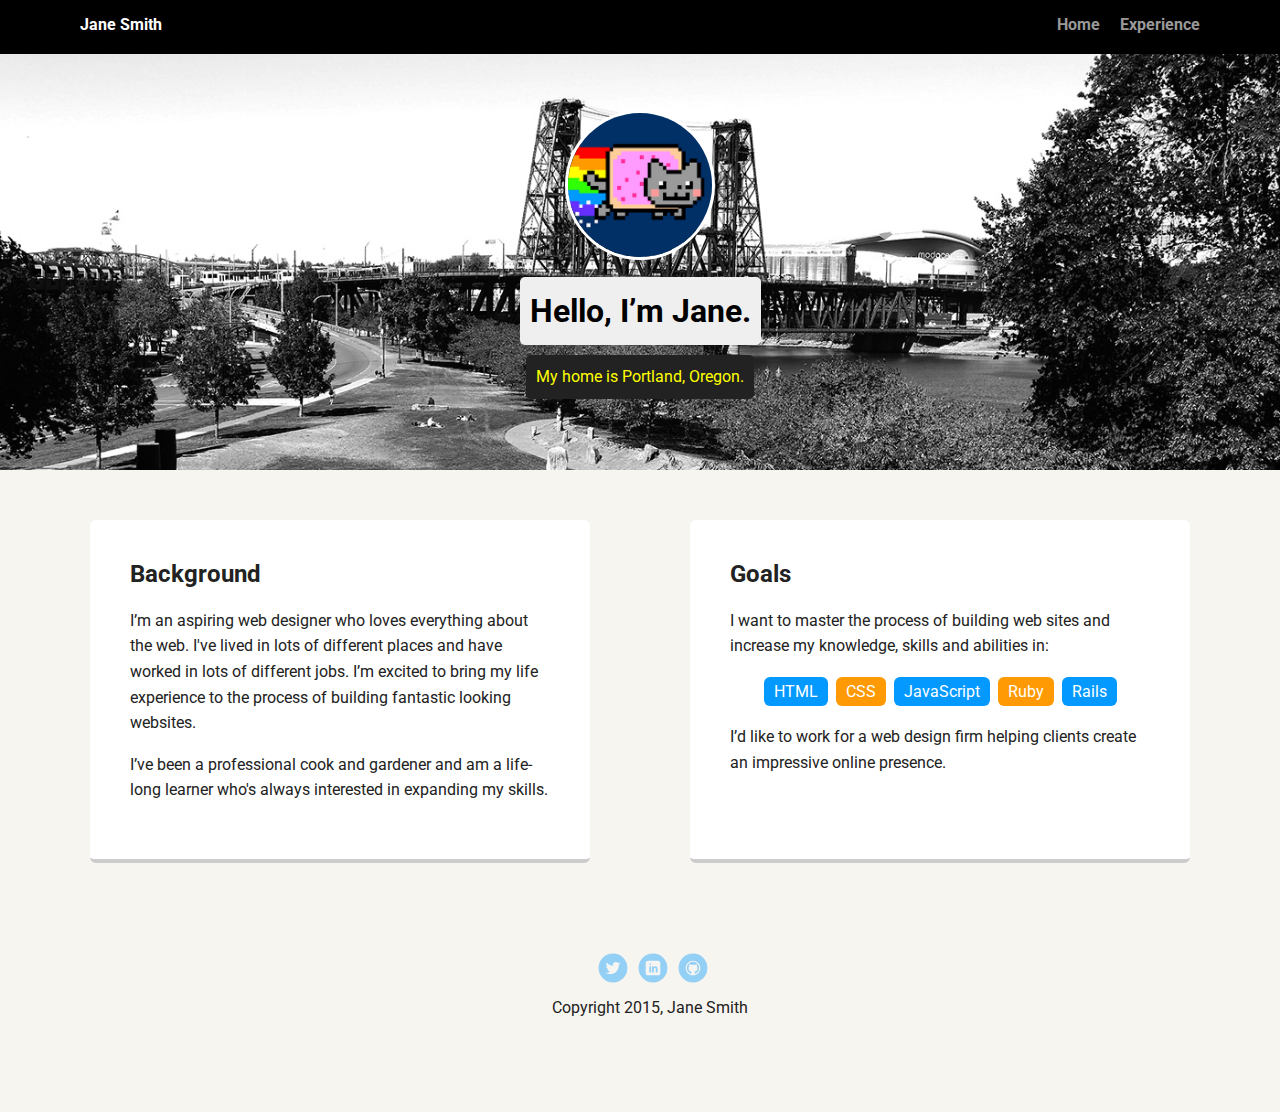
==== index.html @ 41b3ea0b "Added project starter files" ====
<!doctype html>
<html lang="en">
<head>
  <meta charset="utf-8">
  <title>Jane Smith's Profile</title>
  <meta name="viewport" content="width=device-width, initial-scale=1.0">
  <link rel="stylesheet" href="styles.css">
  <link href="https://fonts.googleapis.com/css?family=Muli%7CRoboto:400,300,500,700,900" rel="stylesheet"></head>
  <body>

    <div class="main-nav">
        <ul class="nav">
          <li class="name">Jane Smith</li>
          <li><a href="#">Home</a></li>
          <li><a href="#">Experience</a></li>
        </ul>
    </div>

    <header>
      <img src="images/me.png" alt="Drawing of Jane Smith" class="profile-image">
      <h1 class="tag name">Hello, I’m Jane.</h1>
      <p class="tag location">My home is Portland, Oregon.</p>
    </header>

    <main class="flex">
      <div class="card">
        <h2>Background</h2>
        <p>I’m an aspiring web designer who loves everything about the web. I've lived in lots of different places and have worked in lots of different jobs. I’m excited to bring my life experience to the process of building fantastic looking websites.</p>
        <p>I’ve been a professional cook and gardener and am a life-long learner who's always interested in expanding my skills.</p>
      </div> 

      <div class="card">
        <h2>Goals</h2>
        <p>I want to master the process of building web sites and increase my knowledge, skills and abilities in:</p>
        <ul class="skills">
          <li>HTML</li>
          <li>CSS</li>
          <li>JavaScript</li>
          <li>Ruby</li>
          <li>Rails</li>
        </ul>
        <p>I’d like to work for a web design firm helping clients create an impressive online presence.</p>
      </div> 

    </main>
    <footer>
      <ul>
        <li><a href="#" class="social twitter">Twitter</a></li>
        <li><a href="#" class="social linkedin">LinkedIn</a></li>
        <li><a href="#" class="social github">Github</a></li>
      </ul>
      <p class="copyright">Copyright 2015, Jane Smith</p>
    </footer>
  </body>
  </html>
---- styles.css ----
/* Global Layout Set-up */
* { 
  box-sizing: border-box;
}
  
body {
  margin: 0;
  padding: 0;
  text-align: center;
  font-family: 'Roboto', sans-serif;
  color: #222;
  background: #f7f5f0;
}
/* Link Styles */

a {
  text-decoration: none;
  color: #999;
}
a:hover {
  color: #6633ff;
}

/* Section Styles */

.main-nav {
  width: 100%;
  background: black;
  min-height: 30px;
  padding: 10px;
  position: fixed;
  text-align: center;
}
.nav {
  display: flex;
  justify-content: space-around;
  font-weight: 700;
  list-style-type: none;
  margin: 0 auto;
  padding: 0;
}

.nav .name {
    display: block;
    margin-right: auto;
    color: white;
}
.nav li {
  padding: 5px 10px 10px 10px;
}
.nav a {
  transition: all .5s;
}
.nav a:hover {
  color: white
}

header {
  text-align: center;
  background: url('images/portland.jpg') no-repeat top center ;
  background-size: cover;
  overflow: hidden;
  padding-top: 60px;
}
header {
  line-height: 1.5;
}
header .profile-image {
  margin-top: 50px;
  width: 150px;
  height: 150px;
  border-radius: 50%;
  border: 3px solid white;
  transition: all .5s;
}
header .profile-image:hover {
  transform: scale(1.2) rotate(5deg);
}
.tag {
  background-color: #efefef;
  color: black;
  padding: 10px;
  border-radius: 5px;
  display: table;
  margin: 10px auto;
} 
.location {
  background-color: #222;
  color: yellow;
}
.card {
  margin: 30px;
  padding: 20px 40px 40px;
  max-width: 500px;
  text-align: left;
  background: #fff;
  border-bottom: 4px solid #ccc;
  border-radius: 6px;
  transition: all .5s;
}
.card:hover {
  border-color: #ff99ff;
}

ul.skills {
  padding: 0;
  text-align: center;
}

.skills li {
  border-radius: 6px;
  display: inline-block;
  background: #ff9904;
  color: white;
  padding: 5px 10px;
  margin: 2px;
}

.skills li:nth-child(odd) {
  background: #0399ff;
}

footer {
  width: 100%;
  min-height: 30px;
  padding: 20px 0 40px 20px;
}

footer .copyright {
  top: -8px;
  font-size: .75em;
}

footer ul {
  list-style-type: none;
  margin: 0;
  padding: 0;
}

footer ul li {
  display: inline-block;
}

a.social {
  display: inline-block;
  text-indent: -9999px;
  margin-left: 5px;
  width: 30px;
  height: 30px;
  background-size: 30px 30px;
  opacity: .4;
  transition: all .5s;
}
a.twitter {
  background-image: url(images/twitter.svg);
}
a.linkedin {
  background-image: url(images/linkedin.svg);
}
a.github {
  background-image: url(images/github.svg);
}
a.social:hover {
  opacity: 1;
}
.clearfix {
  clear: both;
}

/* Styles for larger screens */
@media screen and (min-width: 720px) {
  
  .flex {
      display: -ms-flexbox;      /* TWEENER - IE 10 */
      display: flex; 
      max-width: 1200px;
      -ms-flex-pack: distribute;
      justify-content: space-around;
      margin: 0 auto;
  }

  header {
    min-height: 470px;
  }

  .nav {
    max-width: 1200px;
    padding: 0 30px;
  }


  main {
    padding-top: 20px;
  }

  main p {
    line-height: 1.6em;
  }

  footer {
    font-size: 1.3em;
    max-width: 1200px;
    margin: 40px auto;
  }

}
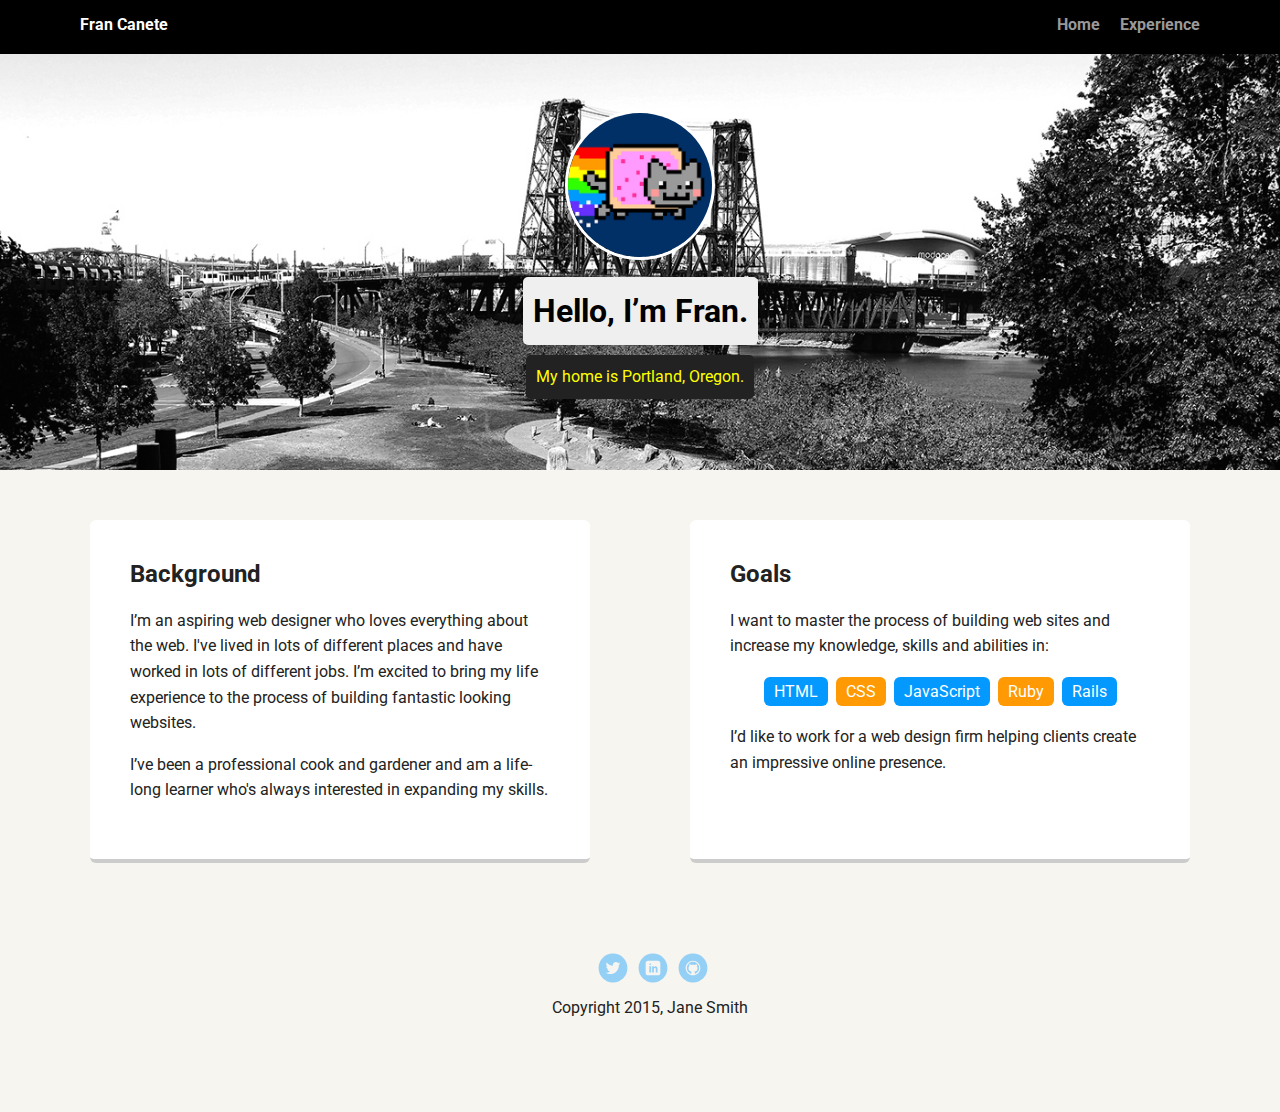
==== commit 0250f656: "Changed name to start project" ====
--- a/index.html
+++ b/index.html
@@ -2,7 +2,7 @@
 <html lang="en">
 <head>
   <meta charset="utf-8">
-  <title>Jane Smith's Profile</title>
+  <title>Fran Canete's Profile</title>
   <meta name="viewport" content="width=device-width, initial-scale=1.0">
   <link rel="stylesheet" href="styles.css">
   <link href="https://fonts.googleapis.com/css?family=Muli%7CRoboto:400,300,500,700,900" rel="stylesheet"></head>
@@ -10,7 +10,7 @@
 
     <div class="main-nav">
         <ul class="nav">
-          <li class="name">Jane Smith</li>
+          <li class="name">Fran Canete</li>
           <li><a href="#">Home</a></li>
           <li><a href="#">Experience</a></li>
         </ul>
@@ -18,7 +18,7 @@
 
     <header>
       <img src="images/me.png" alt="Drawing of Jane Smith" class="profile-image">
-      <h1 class="tag name">Hello, I’m Jane.</h1>
+      <h1 class="tag name">Hello, I’m Fran.</h1>
       <p class="tag location">My home is Portland, Oregon.</p>
     </header>
 
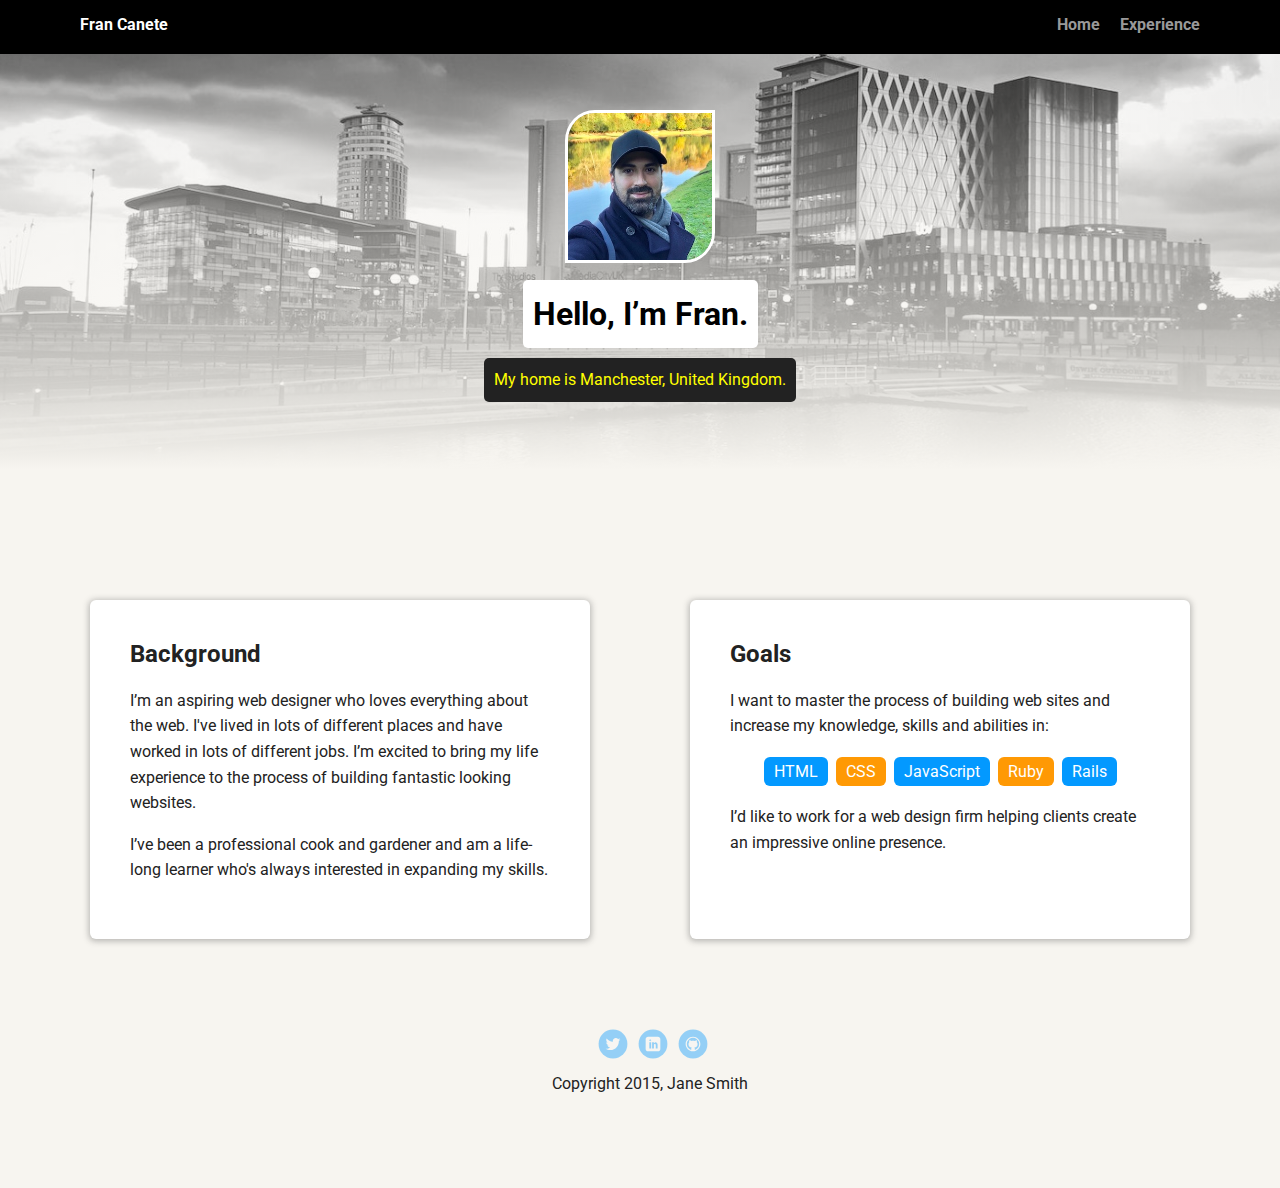
==== commit 4c46d8b9: "changing card style" ====
--- a/index.html
+++ b/index.html
@@ -17,9 +17,9 @@
     </div>
 
     <header>
-      <img src="images/me.png" alt="Drawing of Jane Smith" class="profile-image">
+      <img src="images/francanete.jpg" alt="Drawing of Jane Smith" class="profile-image">
       <h1 class="tag name">Hello, I’m Fran.</h1>
-      <p class="tag location">My home is Portland, Oregon.</p>
+      <p class="tag location">My home is Manchester, United Kingdom.</p>
     </header>
 
     <main class="flex">
--- a/styles.css
+++ b/styles.css
@@ -57,10 +57,12 @@
 
 header {
   text-align: center;
-  background: url('images/portland.jpg') no-repeat top center ;
+  background: linear-gradient(to bottom, #f5f6fc00, #f7f5f0), 
+  url('images/manchester.jpeg') no-repeat top center ;
   background-size: cover;
   overflow: hidden;
   padding-top: 60px;
+  margin-bottom: 5rem;
 }
 header {
   line-height: 1.5;
@@ -68,8 +70,8 @@
 header .profile-image {
   margin-top: 50px;
   width: 150px;
-  height: 150px;
-  border-radius: 50%;
+  /* height: 300px; */
+  border-radius: 20% 0 20%;
   border: 3px solid white;
   transition: all .5s;
 }
@@ -77,7 +79,8 @@
   transform: scale(1.2) rotate(5deg);
 }
 .tag {
-  background-color: #efefef;
+  /* background-color: radial-gradient( #efefef93, white); */
+  background: white;
   color: black;
   padding: 10px;
   border-radius: 5px;
@@ -94,12 +97,13 @@
   max-width: 500px;
   text-align: left;
   background: #fff;
-  border-bottom: 4px solid #ccc;
+  /* border-bottom: 4px solid #ccc; */
   border-radius: 6px;
+  box-shadow: 0px 1px 6px 0.3px rgba(49, 49, 49, 0.342);
   transition: all .5s;
 }
 .card:hover {
-  border-color: #ff99ff;
+  box-shadow: 0px 1px 10px 0.6px rgba(49, 49, 49, 0.479);
 }
 
 ul.skills {
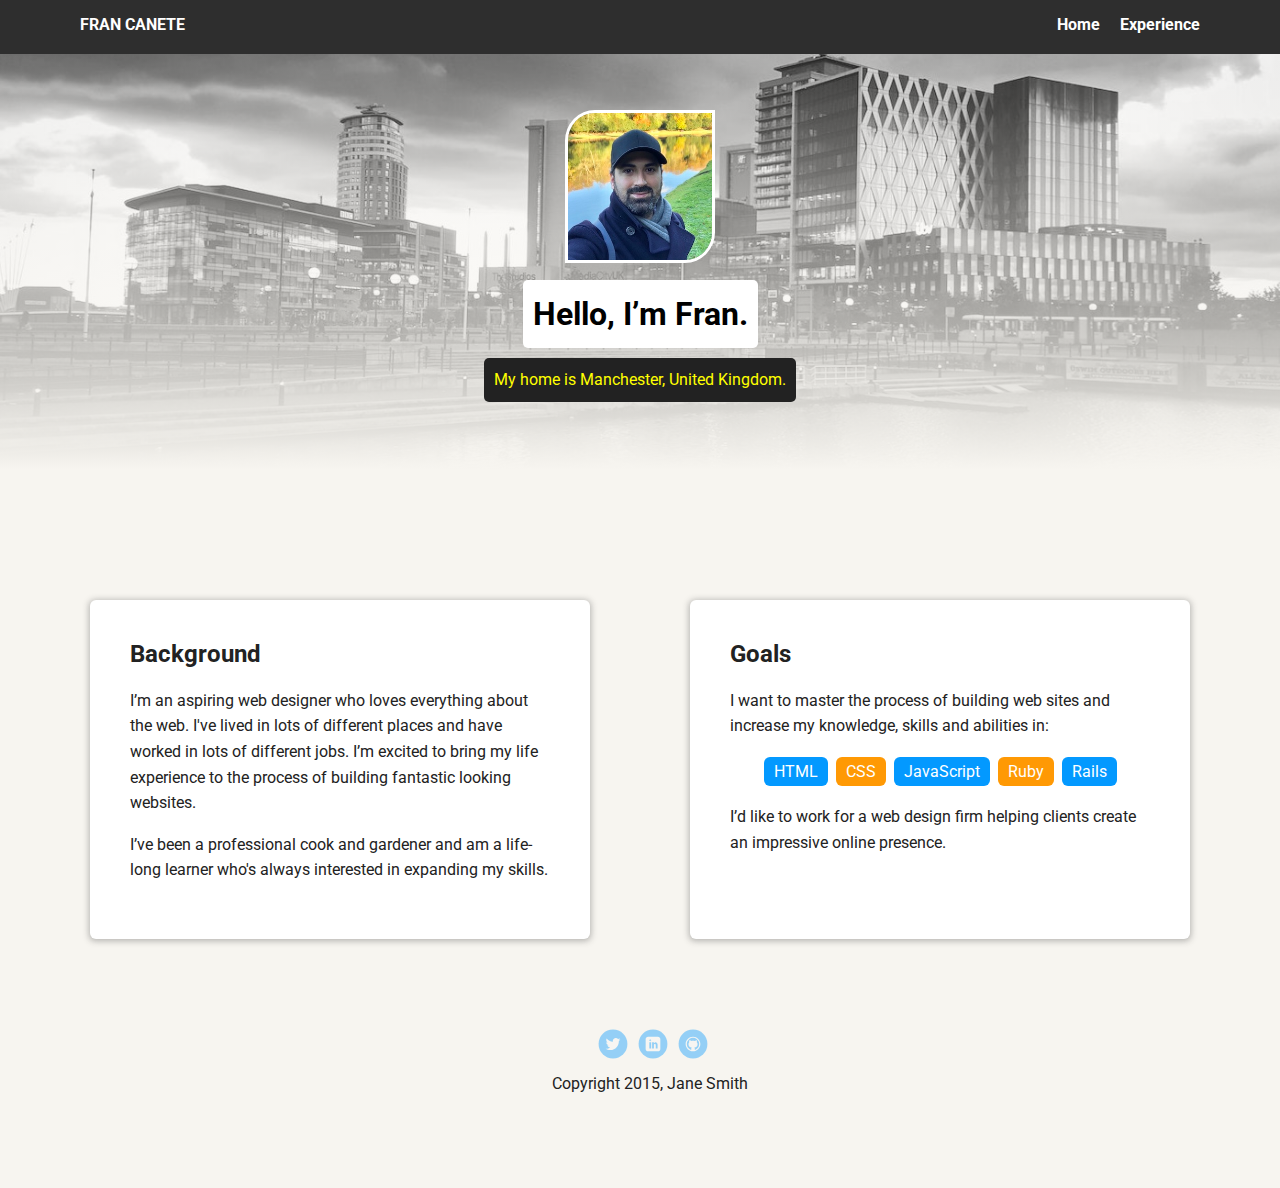
==== commit 5e171fd2: "Style nav bar" ====
--- a/index.html
+++ b/index.html
@@ -10,7 +10,7 @@
 
     <div class="main-nav">
         <ul class="nav">
-          <li class="name">Fran Canete</li>
+          <li class="name">Fran Canete</span></li>
           <li><a href="#">Home</a></li>
           <li><a href="#">Experience</a></li>
         </ul>
--- a/styles.css
+++ b/styles.css
@@ -15,7 +15,7 @@
 
 a {
   text-decoration: none;
-  color: #999;
+  color: rgb(255, 255, 255);
 }
 a:hover {
   color: #6633ff;
@@ -25,7 +25,7 @@
 
 .main-nav {
   width: 100%;
-  background: black;
+  background: rgb(46, 46, 46);
   min-height: 30px;
   padding: 10px;
   position: fixed;
@@ -42,9 +42,11 @@
 
 .nav .name {
     display: block;
+    text-transform: uppercase;
     margin-right: auto;
     color: white;
 }
+ 
 .nav li {
   padding: 5px 10px 10px 10px;
 }
@@ -79,7 +81,7 @@
   transform: scale(1.2) rotate(5deg);
 }
 .tag {
-  /* background-color: radial-gradient( #efefef93, white); */
+  /* background-color: radial-gradient( #efefef93, rgba(255, 255, 255, 0)); */
   background: white;
   color: black;
   padding: 10px;
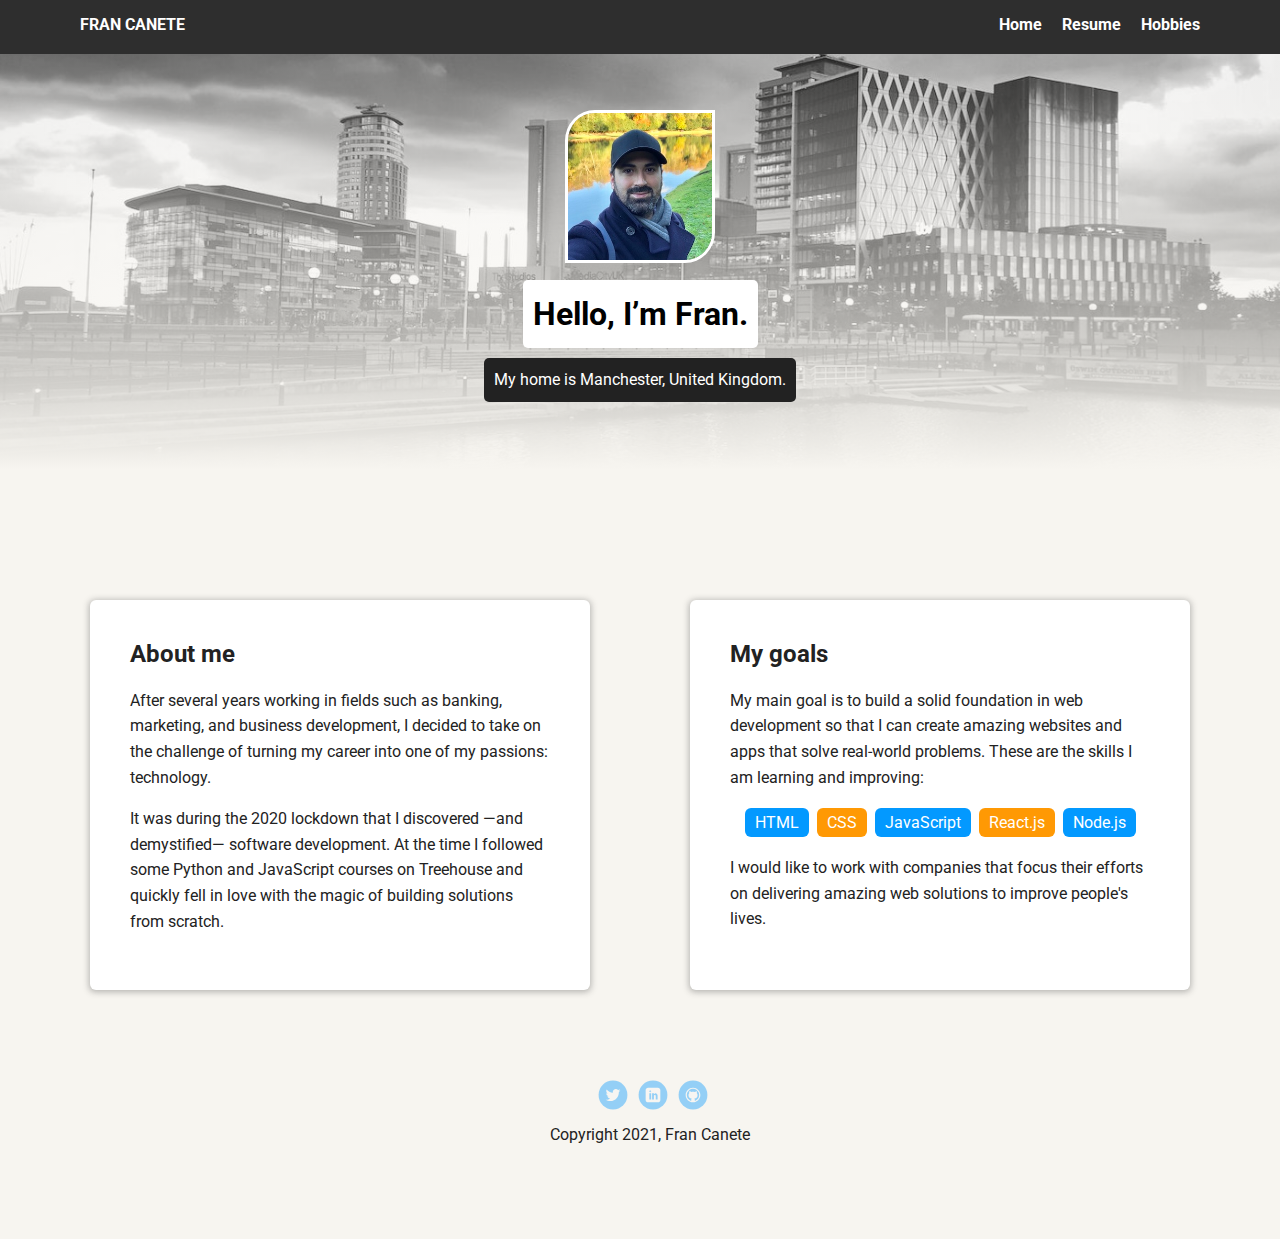
==== commit 1cff9c59: "Added images to the Hobbies section" ====
--- a/index.html
+++ b/index.html
@@ -11,45 +11,47 @@
     <div class="main-nav">
         <ul class="nav">
           <li class="name">Fran Canete</span></li>
-          <li><a href="#">Home</a></li>
-          <li><a href="#">Experience</a></li>
+          <li><a href="index.html">Home</a></li>
+          <li><a href="resume.html">Resume</a></li>
+          <li><a href="hobbies.html">Hobbies</a></li>
         </ul>
     </div>
 
     <header>
-      <img src="images/francanete.jpg" alt="Drawing of Jane Smith" class="profile-image">
+      <img src="images/francanete.jpg" alt="Image of Fran Canete" class="profile-image">
       <h1 class="tag name">Hello, I’m Fran.</h1>
       <p class="tag location">My home is Manchester, United Kingdom.</p>
     </header>
 
     <main class="flex">
       <div class="card">
-        <h2>Background</h2>
-        <p>I’m an aspiring web designer who loves everything about the web. I've lived in lots of different places and have worked in lots of different jobs. I’m excited to bring my life experience to the process of building fantastic looking websites.</p>
-        <p>I’ve been a professional cook and gardener and am a life-long learner who's always interested in expanding my skills.</p>
+        <h2>About me</h2>
+        <p>After several years working in fields such as banking, marketing, and business development, I decided to take on the challenge of turning my career into one of my passions: technology.</p>
+        <p>It was during the 2020 lockdown that I discovered —and demystified— software development. At the time I followed some Python and JavaScript courses on Treehouse and quickly fell in love with the magic of building solutions from scratch.</p>
       </div> 
 
       <div class="card">
-        <h2>Goals</h2>
-        <p>I want to master the process of building web sites and increase my knowledge, skills and abilities in:</p>
+        <h2>My goals</h2>
+        <p>My main goal is to build a solid foundation in web development so that I can create amazing websites and apps that solve real-world problems. These are the skills I am learning and improving:</p>
         <ul class="skills">
           <li>HTML</li>
           <li>CSS</li>
           <li>JavaScript</li>
-          <li>Ruby</li>
-          <li>Rails</li>
+          <li>React.js</li>
+          <li>Node.js</li>
         </ul>
-        <p>I’d like to work for a web design firm helping clients create an impressive online presence.</p>
+        <p>I would like to work with companies that focus their efforts on delivering amazing web solutions to improve people's lives.</p>
       </div> 
+
 
     </main>
     <footer>
       <ul>
-        <li><a href="#" class="social twitter">Twitter</a></li>
-        <li><a href="#" class="social linkedin">LinkedIn</a></li>
-        <li><a href="#" class="social github">Github</a></li>
+        <li><a href="https://twitter.com/francanetecom" target="_blank" class="social twitter">Twitter</a></li>
+        <li><a href="https://www.linkedin.com/in/francanete" target="_blank" class="social linkedin">LinkedIn</a></li>
+        <li><a href="https://github.com/francanete/" target="_blank" class="social github">Github</a></li>
       </ul>
-      <p class="copyright">Copyright 2015, Jane Smith</p>
+      <p class="copyright">Copyright 2021, Fran Canete</p>
     </footer>
   </body>
   </html>
--- a/styles.css
+++ b/styles.css
@@ -66,6 +66,25 @@
   padding-top: 60px;
   margin-bottom: 5rem;
 }
+
+.header-resume {
+  display: flex;
+  flex-direction:column;
+  justify-content: center;
+  background: linear-gradient(to bottom, #f5f6fc00, #f7f5f0), 
+  url('images/resume-background.jpg') no-repeat top center ;
+  background-size: cover;
+}
+
+.header-hobbies {
+  display: flex;
+  flex-direction:column;
+  justify-content: center;
+  background: linear-gradient(to bottom, #f5f6fc00, #f7f5f0), 
+  url('images/hobbies-background.jpg') no-repeat top center ;
+  background-size: cover;
+}
+
 header {
   line-height: 1.5;
 }
@@ -88,10 +107,11 @@
   border-radius: 5px;
   display: table;
   margin: 10px auto;
-} 
+}
+
 .location {
   background-color: #222;
-  color: yellow;
+  color: rgb(255, 255, 255);
 }
 .card {
   margin: 30px;
@@ -99,13 +119,63 @@
   max-width: 500px;
   text-align: left;
   background: #fff;
-  /* border-bottom: 4px solid #ccc; */
   border-radius: 6px;
   box-shadow: 0px 1px 6px 0.3px rgba(49, 49, 49, 0.342);
   transition: all .5s;
 }
+
+
+.card-resume {
+  margin-bottom: 30px;
+  padding: 20px 40px 40px;
+  max-width: 80%;
+  margin-left: 10%;
+  text-align: left;
+  background: #fff;
+  border-radius: 6px;
+  box-shadow: 0px 1px 6px 0.3px rgba(49, 49, 49, 0.342);
+  transition: all .5s;
+}
+
+.resume-org {
+  border-radius: 6px;
+  font-size: 0.75rem;
+  display: inline-block;
+  background: rgba(83, 83, 83, .5);
+  color: white;
+  padding: 5px 10px;
+  margin: 2px;
+  align-items: left;
+}
+
+.card-resume h2 {
+  text-align: center;
+  margin-bottom: 2rem;
+}
+
+.card-resume h3 {
+  margin-top: 3rem;
+}
+
+.card-resume ul {
+  text-align: left;
+}
+
 .card:hover {
   box-shadow: 0px 1px 10px 0.6px rgba(49, 49, 49, 0.479);
+}
+
+.img-hobbies {
+  display: block;
+  border-radius: 50%;
+  max-width: 150px;
+  margin-left: auto;
+  margin-right: auto;
+  
+}
+
+#hobby-title {
+  text-align: center;
 }
 
 ul.skills {
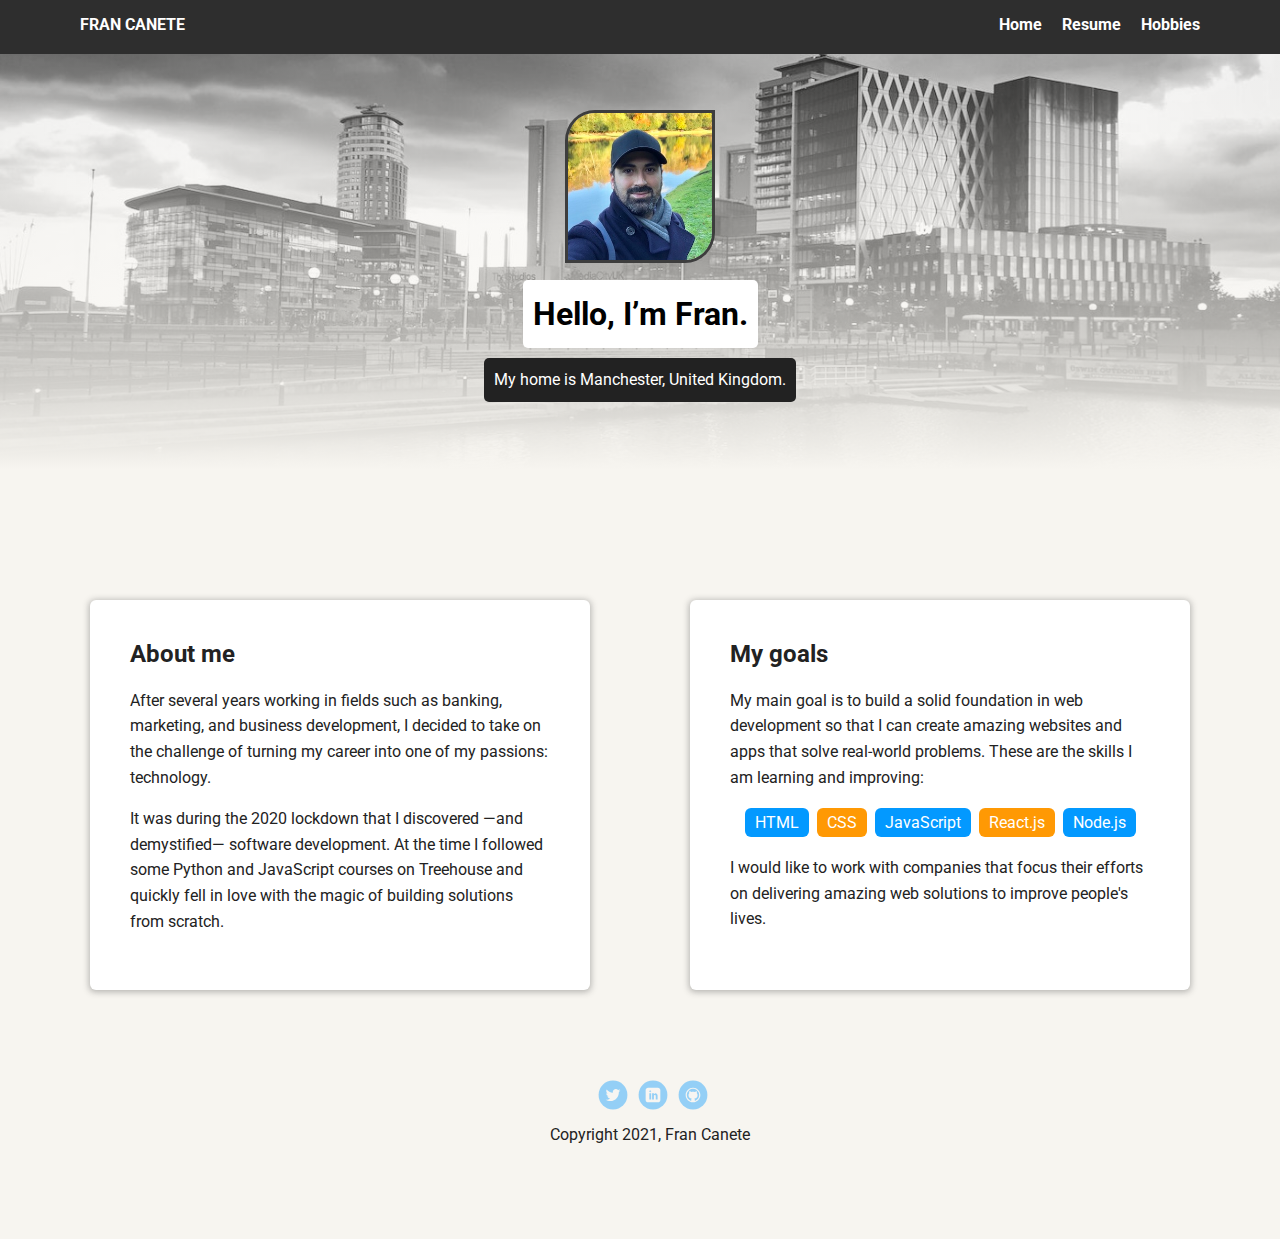
==== commit a5328321: "Validate code and add style to profile image" ====
--- a/index.html
+++ b/index.html
@@ -10,7 +10,7 @@
 
     <div class="main-nav">
         <ul class="nav">
-          <li class="name">Fran Canete</span></li>
+          <li class="name">Fran Canete</li>
           <li><a href="index.html">Home</a></li>
           <li><a href="resume.html">Resume</a></li>
           <li><a href="hobbies.html">Hobbies</a></li>
--- a/styles.css
+++ b/styles.css
@@ -93,11 +93,11 @@
   width: 150px;
   /* height: 300px; */
   border-radius: 20% 0 20%;
-  border: 3px solid white;
+  border: 3px solid rgb(61, 61, 61);
   transition: all .5s;
 }
 header .profile-image:hover {
-  transform: scale(1.2) rotate(5deg);
+  transform: rotateY(180deg);
 }
 .tag {
   /* background-color: radial-gradient( #efefef93, rgba(255, 255, 255, 0)); */
@@ -145,7 +145,6 @@
   color: white;
   padding: 5px 10px;
   margin: 2px;
-  align-items: left;
 }
 
 .card-resume h2 {
@@ -174,7 +173,7 @@
   
 }
 
-#hobby-title {
+.hobby-title {
   text-align: center;
 }
 
@@ -247,10 +246,8 @@
 @media screen and (min-width: 720px) {
   
   .flex {
-      display: -ms-flexbox;      /* TWEENER - IE 10 */
       display: flex; 
       max-width: 1200px;
-      -ms-flex-pack: distribute;
       justify-content: space-around;
       margin: 0 auto;
   }
